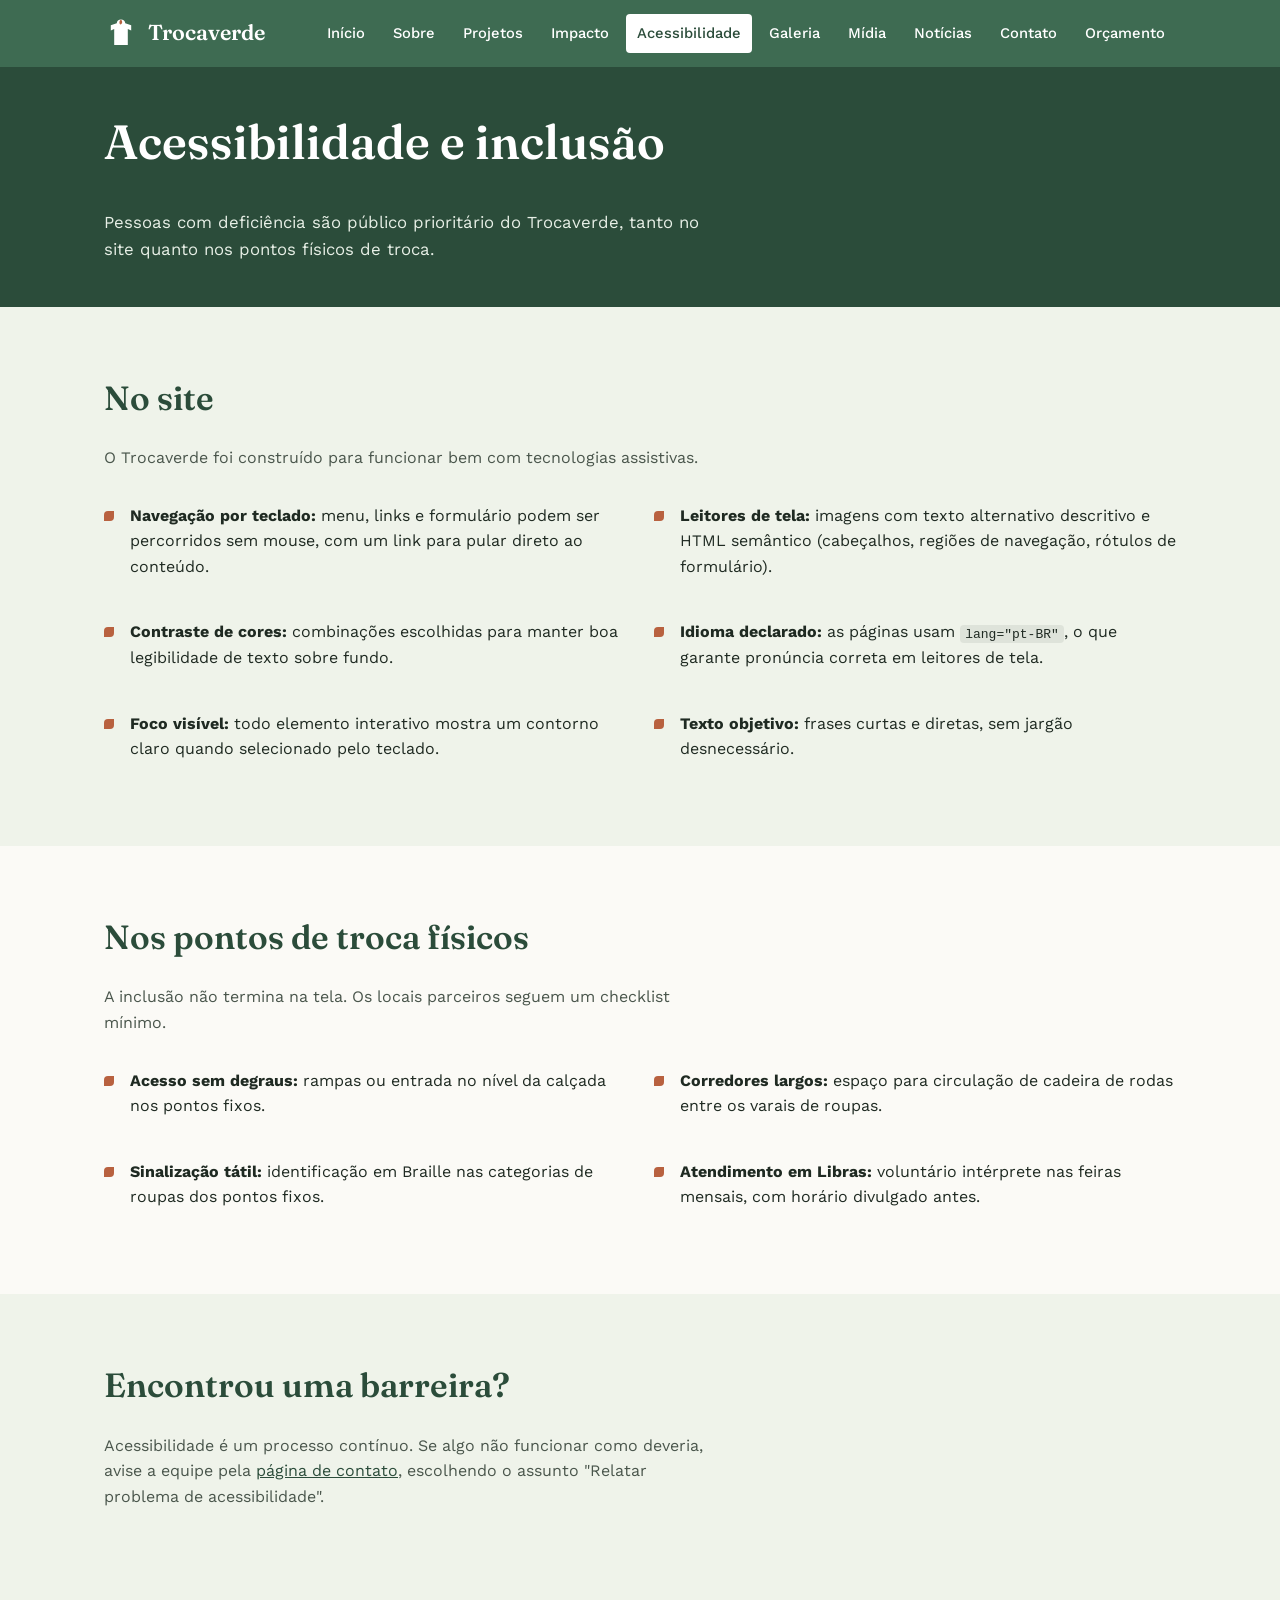
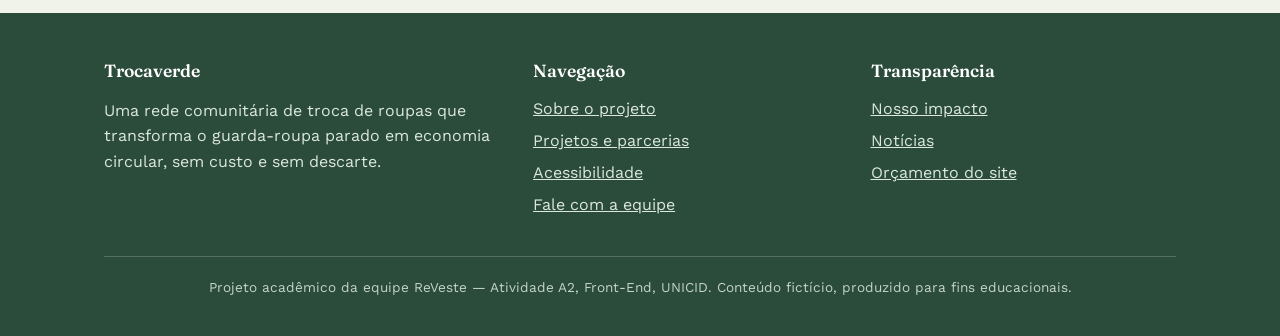
==== acessibilidade.html @ 29ba43a6 "Atualização de arquivos" ====
<!DOCTYPE html>
<html lang="pt-BR">
<head>
  <meta charset="UTF-8">
  <meta name="viewport" content="width=device-width, initial-scale=1.0">
  <title>Acessibilidade | Trocaverde</title>
  <meta name="description" content="Medidas de acessibilidade digital e física adotadas pelo Trocaverde para incluir pessoas com deficiência.">
  <link rel="stylesheet" href="css/style.css">
</head>
<body>
  <a class="skip-link" href="#conteudo-principal">Pular para o conteúdo principal</a>

  <header class="site-header">
    <div class="container">
      <a class="brand" href="index.html">
        <svg viewBox="0 0 40 40" aria-hidden="true" focusable="false">
          <path d="M20 4c-2.8 0-5 2-5 4.4L8 11v6l4-1.6V34h16V15.4L32 17v-6l-7-2.6C25 6 22.8 4 20 4z" fill="#ffffff"/>
          <path d="M20 4c2 2 2 5-1 6-1.6-2-1-4.6 1-6z" fill="#B8613F"/>
        </svg>
        Trocaverde
      </a>
      <input type="checkbox" id="nav-toggle" class="visually-hidden" aria-label="Abrir ou fechar o menu de navegação">
      <label for="nav-toggle" class="nav-toggle-label" aria-hidden="true">
        <svg viewBox="0 0 24 24" focusable="false"><path d="M3 6h18M3 12h18M3 18h18" stroke="currentColor" stroke-width="2" stroke-linecap="round"/></svg>
      </label>
      <nav class="main-nav" aria-label="Navegação principal">
        <ul>
          <li><a href="index.html">Início</a></li>
          <li><a href="sobre.html">Sobre</a></li>
          <li><a href="projetos.html">Projetos</a></li>
          <li><a href="impacto.html">Impacto</a></li>
          <li><a href="acessibilidade.html" aria-current="page">Acessibilidade</a></li>
          <li><a href="galeria.html">Galeria</a></li>
          <li><a href="midia.html">Mídia</a></li>
          <li><a href="noticias.html">Notícias</a></li>
          <li><a href="contato.html">Contato</a></li>
          <li><a href="orcamento_hospedagem.html">Orçamento</a></li>
        </ul>
      </nav>
    </div>
  </header>

  <main id="conteudo-principal">
    <section class="page-hero">
      <div class="container">
        <h1>Acessibilidade e inclusão</h1>
        <p>Pessoas com deficiência são público prioritário do Trocaverde, tanto no site quanto nos pontos físicos de troca.</p>
      </div>
    </section>

    <section class="section">
      <div class="container">
        <div class="section-head">
          <h2>No site</h2>
          <p>O Trocaverde foi construído para funcionar bem com tecnologias assistivas.</p>
        </div>
        <ul class="leaf-list grid grid--2">
          <li><strong>Navegação por teclado:</strong> menu, links e formulário podem ser percorridos sem mouse, com um link para pular direto ao conteúdo.</li>
          <li><strong>Leitores de tela:</strong> imagens com texto alternativo descritivo e HTML semântico (cabeçalhos, regiões de navegação, rótulos de formulário).</li>
          <li><strong>Contraste de cores:</strong> combinações escolhidas para manter boa legibilidade de texto sobre fundo.</li>
          <li><strong>Idioma declarado:</strong> as páginas usam <code>lang="pt-BR"</code>, o que garante pronúncia correta em leitores de tela.</li>
          <li><strong>Foco visível:</strong> todo elemento interativo mostra um contorno claro quando selecionado pelo teclado.</li>
          <li><strong>Texto objetivo:</strong> frases curtas e diretas, sem jargão desnecessário.</li>
        </ul>
      </div>
    </section>

    <section class="section section--alt">
      <div class="container">
        <div class="section-head">
          <h2>Nos pontos de troca físicos</h2>
          <p>A inclusão não termina na tela. Os locais parceiros seguem um checklist mínimo.</p>
        </div>
        <ul class="leaf-list grid grid--2">
          <li><strong>Acesso sem degraus:</strong> rampas ou entrada no nível da calçada nos pontos fixos.</li>
          <li><strong>Corredores largos:</strong> espaço para circulação de cadeira de rodas entre os varais de roupas.</li>
          <li><strong>Sinalização tátil:</strong> identificação em Braille nas categorias de roupas dos pontos fixos.</li>
          <li><strong>Atendimento em Libras:</strong> voluntário intérprete nas feiras mensais, com horário divulgado antes.</li>
        </ul>
      </div>
    </section>

    <section class="section">
      <div class="container">
        <div class="section-head">
          <h2>Encontrou uma barreira?</h2>
          <p>Acessibilidade é um processo contínuo. Se algo não funcionar como deveria, avise a equipe pela <a href="contato.html">página de contato</a>, escolhendo o assunto "Relatar problema de acessibilidade".</p>
        </div>
      </div>
    </section>
  </main>

  <footer class="site-footer">
    <div class="container">
      <div class="footer-grid">
        <div>
          <h2>Trocaverde</h2>
          <p>Uma rede comunitária de troca de roupas que transforma o guarda-roupa parado em economia circular, sem custo e sem descarte.</p>
        </div>
        <div>
          <h2>Navegação</h2>
          <ul>
            <li><a href="sobre.html">Sobre o projeto</a></li>
            <li><a href="projetos.html">Projetos e parcerias</a></li>
            <li><a href="acessibilidade.html">Acessibilidade</a></li>
            <li><a href="contato.html">Fale com a equipe</a></li>
          </ul>
        </div>
        <div>
          <h2>Transparência</h2>
          <ul>
            <li><a href="impacto.html">Nosso impacto</a></li>
            <li><a href="noticias.html">Notícias</a></li>
            <li><a href="orcamento_hospedagem.html">Orçamento do site</a></li>
          </ul>
        </div>
      </div>
      <p class="footer-bottom">Projeto acadêmico da equipe ReVeste — Atividade A2, Front-End, UNICID. Conteúdo fictício, produzido para fins educacionais.</p>
    </div>
  </footer>
</body>
</html>
---- css/style.css ----
/* ==========================================================================
   Trocaverde — folha de estilos (equipe ReVeste)
   ========================================================================== */

@import url('https://fonts.googleapis.com/css2?family=Fraunces:opsz,wght@9..144,500;9..144,600&family=Work+Sans:wght@400;500;600;700&display=swap');

:root {
  --color-bg: #EFF3EA;
  --color-bg-alt: #FBFAF6;
  --color-ink: #1F2A22;
  --color-ink-soft: #4A564C;
  --color-primary: #3E6B52;
  --color-primary-dark: #2B4C3A;
  --color-secondary: #9CC6A0;
  --color-accent: #B8613F;
  --color-accent-dark: #9C5136;
  --color-card: #F3ECDC;
  --color-border: rgba(31, 42, 34, 0.18);
  --color-white: #ffffff;
  --font-display: 'Fraunces', Georgia, serif;
  --font-body: 'Work Sans', Arial, sans-serif;
  --max-width: 1120px;
  --radius-sm: 4px;
  --radius-md: 8px;
}

*, *::before, *::after { box-sizing: border-box; }
html { scroll-behavior: smooth; }
body {
  margin: 0;
  font-family: var(--font-body);
  color: var(--color-ink);
  background: var(--color-bg);
  line-height: 1.6;
}
img, svg { max-width: 100%; }
a { color: var(--color-primary-dark); }
ul { list-style: none; margin: 0; padding: 0; }
h1, h2, h3 {
  font-family: var(--font-display);
  color: var(--color-primary-dark);
  line-height: 1.15;
  margin-top: 0;
}
h1 { font-size: clamp(2rem, 4vw, 3rem); font-weight: 600; }
h2 { font-size: clamp(1.5rem, 3vw, 2.1rem); font-weight: 600; }
h3 { font-size: 1.25rem; font-weight: 600; }
p { max-width: 68ch; }
code { background: rgba(31,42,34,0.08); padding: 0.1rem 0.35rem; border-radius: var(--radius-sm); }

.container {
  width: 100%;
  max-width: var(--max-width);
  margin-inline: auto;
  padding-inline: 1.5rem;
}

/* ---------- Acessibilidade ---------- */
:focus-visible {
  outline: 3px solid var(--color-accent);
  outline-offset: 3px;
}
.skip-link {
  position: absolute;
  left: -999px;
  top: 0;
  background: var(--color-primary-dark);
  color: var(--color-white);
  padding: 0.75rem 1.25rem;
  z-index: 100;
}
.skip-link:focus { left: 0; }
.visually-hidden {
  position: absolute;
  width: 1px;
  height: 1px;
  margin: -1px;
  padding: 0;
  overflow: hidden;
  clip: rect(0, 0, 0, 0);
  white-space: nowrap;
  border: 0;
}
@media (prefers-reduced-motion: reduce) {
  html { scroll-behavior: auto; }
  * { animation-duration: 0.001ms !important; transition-duration: 0.001ms !important; }
}

/* ---------- Cabeçalho e navegação ---------- */
.site-header {
  position: sticky;
  top: 0;
  z-index: 50;
  background: var(--color-primary);
  border-bottom: 3px solid var(--color-primary-dark);
}
.site-header .container {
  display: flex;
  align-items: center;
  justify-content: space-between;
  padding-block: 0.85rem;
  gap: 1rem;
}
.brand {
  display: flex;
  align-items: center;
  gap: 0.6rem;
  color: var(--color-white);
  text-decoration: none;
  font-family: var(--font-display);
  font-size: 1.35rem;
  font-weight: 600;
}
.brand svg { width: 34px; height: 34px; flex-shrink: 0; }

.nav-toggle-label {
  display: none;
  color: var(--color-white);
  cursor: pointer;
  padding: 0.4rem;
}
.nav-toggle-label svg { width: 28px; height: 28px; }
#nav-toggle:focus-visible ~ .nav-toggle-label {
  outline: 3px solid var(--color-white);
  outline-offset: 3px;
}

.main-nav ul {
  display: flex;
  flex-wrap: wrap;
  gap: 0.25rem 0.35rem;
  justify-content: flex-end;
}
.main-nav a {
  display: inline-block;
  color: var(--color-white);
  text-decoration: none;
  font-size: 0.92rem;
  font-weight: 500;
  padding: 0.5rem 0.7rem;
  border-radius: var(--radius-sm);
}
.main-nav a:hover { background: var(--color-primary-dark); }
.main-nav a:focus-visible { outline-color: var(--color-white); }
.main-nav a[aria-current="page"] {
  background: var(--color-white);
  color: var(--color-primary-dark);
}

@media (max-width: 900px) {
  .nav-toggle-label { display: inline-flex; }
  .site-header .container { flex-wrap: wrap; }
  .main-nav { display: none; width: 100%; order: 3; }
  #nav-toggle:checked ~ .main-nav { display: block; }
  .main-nav ul { flex-direction: column; justify-content: flex-start; padding-bottom: 0.75rem; }
  .main-nav a { padding: 0.65rem 0.5rem; }
}

/* ---------- Hero e faixas de topo ---------- */
.hero {
  background: linear-gradient(160deg, var(--color-primary-dark) 0%, var(--color-primary) 65%);
  color: var(--color-white);
  padding-block: clamp(3rem, 8vw, 6rem);
}
.hero h1 { color: var(--color-white); }
.hero .container {
  display: grid;
  grid-template-columns: 1.1fr 0.9fr;
  gap: 3rem;
  align-items: center;
}
.hero p.lede { font-size: 1.15rem; color: #E7EFE6; max-width: 46ch; }
.hero-figure { width: 100%; aspect-ratio: 1 / 1; }
@media (max-width: 780px) {
  .hero .container { grid-template-columns: 1fr; }
  .hero-figure { max-width: 300px; margin-inline: auto; }
}

.page-hero {
  background: var(--color-primary-dark);
  color: var(--color-white);
  padding-block: 2.75rem;
}
.page-hero h1 { color: var(--color-white); }
.page-hero p { color: #E7EFE6; font-size: 1.05rem; max-width: 62ch; margin-bottom: 0; }

/* ---------- Botões ---------- */
.btn {
  display: inline-block;
  font-family: var(--font-body);
  font-weight: 600;
  font-size: 1rem;
  text-decoration: none;
  padding: 0.75rem 1.4rem;
  border-radius: var(--radius-sm);
  border: 2px solid transparent;
  cursor: pointer;
}
.btn-primary { background: var(--color-accent-dark); color: var(--color-white); }
.btn-primary:hover { background: #7f4129; }
.btn-outline { color: var(--color-white); border-color: var(--color-white); }
.btn-outline:hover { background: rgba(255,255,255,0.14); }
.hero .btn:focus-visible { outline-color: var(--color-white); }

/* ---------- Seções e grades ---------- */
.section { padding-block: clamp(2.5rem, 6vw, 4.5rem); }
.section--alt { background: var(--color-bg-alt); }
.section-head { max-width: 62ch; margin-bottom: 2rem; }
.section-head p { color: var(--color-ink-soft); }
.grid { display: grid; gap: 1.75rem; }
.grid--3 { grid-template-columns: repeat(3, 1fr); }
.grid--2 { grid-template-columns: repeat(2, 1fr); }
@media (max-width: 900px) { .grid--3 { grid-template-columns: repeat(2, 1fr); } }
@media (max-width: 620px) { .grid--3, .grid--2 { grid-template-columns: 1fr; } }

.card {
  background: var(--color-card);
  border-left: 4px solid var(--color-accent);
  border-radius: var(--radius-sm);
  padding: 1.5rem;
}
.card h3 { margin-bottom: 0.5rem; }
.card p { color: var(--color-ink-soft); margin-bottom: 0; }

.stat-card {
  background: var(--color-primary-dark);
  color: var(--color-white);
  border-radius: var(--radius-sm);
  padding: 1.75rem;
}
.stat-number {
  font-family: var(--font-display);
  font-size: 2.5rem;
  font-weight: 600;
  display: block;
  line-height: 1.1;
}
.stat-card p { color: #E7EFE6; margin-bottom: 0; }

.leaf-list li { position: relative; padding-left: 1.6rem; margin-bottom: 0.75rem; }
.leaf-list li::before {
  content: "";
  position: absolute;
  left: 0;
  top: 0.5rem;
  width: 10px;
  height: 10px;
  background: var(--color-accent);
  border-radius: 40% 0 40% 0;
}

.hint { font-size: 0.85rem; color: var(--color-ink-soft); font-weight: 400; }

/* ---------- Tabelas ---------- */
.table-wrap { overflow-x: auto; }
table { width: 100%; border-collapse: collapse; min-width: 560px; background: var(--color-bg-alt); }
caption { text-align: left; font-weight: 600; margin-bottom: 0.75rem; color: var(--color-ink-soft); }
th, td { text-align: left; padding: 0.85rem 1rem; border-bottom: 1px solid var(--color-border); }
thead th { background: var(--color-primary); color: var(--color-white); font-weight: 600; }
tbody tr:nth-child(even) { background: rgba(62,107,82,0.07); }
tbody tr.is-highlight { outline: 2px solid var(--color-accent); outline-offset: -2px; }

/* ---------- Galeria ---------- */
.gallery-grid { display: grid; grid-template-columns: repeat(3, 1fr); gap: 1.5rem; }
@media (max-width: 900px) { .gallery-grid { grid-template-columns: repeat(2, 1fr); } }
@media (max-width: 560px) { .gallery-grid { grid-template-columns: 1fr; } }
.gallery-grid figure { margin: 0; }
.swatch {
  aspect-ratio: 4 / 5;
  border-radius: var(--radius-sm);
  display: flex;
  align-items: center;
  justify-content: center;
}
.swatch svg { width: 38%; height: auto; }
figcaption { margin-top: 0.6rem; font-size: 0.95rem; color: var(--color-ink); }
figcaption .fonte { display: block; font-size: 0.82rem; color: var(--color-ink-soft); margin-top: 0.15rem; }

/* ---------- Mídia ---------- */
.media-block { margin-bottom: 2.75rem; }
.media-frame { background: var(--color-ink); border-radius: var(--radius-md); overflow: hidden; }
video, audio, iframe { width: 100%; display: block; border: 0; }
audio { background: var(--color-card); }
iframe.map-embed { height: 360px; border-radius: var(--radius-md); }

/* ---------- Notícias ---------- */
.news-card { padding-bottom: 1.5rem; border-bottom: 1px solid var(--color-border); }
.news-card p { color: var(--color-ink-soft); }
.news-date { color: var(--color-accent-dark) !important; font-weight: 600; font-size: 0.9rem; margin-bottom: 0.25rem; }

/* ---------- Formulário ---------- */
fieldset { border: 1px solid var(--color-border); border-radius: var(--radius-md); padding: 1.25rem; margin: 0 0 1.5rem; }
legend { font-family: var(--font-display); font-weight: 600; padding-inline: 0.5rem; color: var(--color-primary-dark); }
.form-grid { display: grid; grid-template-columns: repeat(2, 1fr); gap: 1.25rem; }
@media (max-width: 700px) { .form-grid { grid-template-columns: 1fr; } }
.field { display: flex; flex-direction: column; gap: 0.4rem; }
.field.full { grid-column: 1 / -1; }
label { font-weight: 600; font-size: 0.95rem; }
.check { display: flex; gap: 0.6rem; align-items: flex-start; font-weight: 500; }
.check input { margin-top: 0.3rem; }
input, select, textarea {
  font-family: var(--font-body);
  font-size: 1rem;
  padding: 0.7rem 0.85rem;
  border: 1.5px solid #6b776d;
  border-radius: var(--radius-sm);
  background: var(--color-white);
  color: var(--color-ink);
}
textarea { resize: vertical; min-height: 130px; }
input:user-invalid, textarea:user-invalid, select:user-invalid { border-color: var(--color-accent-dark); border-width: 2px; }
.team-role { color: var(--color-accent-dark) !important; font-weight: 600; font-size: 0.9rem; margin-bottom: 0.25rem !important; }

/* ---------- Rodapé ---------- */
.site-footer { background: var(--color-primary-dark); color: #DCE7DD; padding-block: 3rem 1.5rem; }
.footer-grid { display: grid; grid-template-columns: 1.3fr 1fr 1fr; gap: 2rem; margin-bottom: 2rem; }
@media (max-width: 700px) { .footer-grid { grid-template-columns: 1fr; } }
.site-footer h2 { color: var(--color-white); font-size: 1.1rem; }
.site-footer a { color: #DCE7DD; }
.site-footer li { margin-bottom: 0.4rem; }
.footer-bottom {
  border-top: 1px solid rgba(255,255,255,0.2);
  padding-top: 1.25rem;
  font-size: 0.85rem;
  text-align: center;
  color: #C5D4C7;
  max-width: none;
}
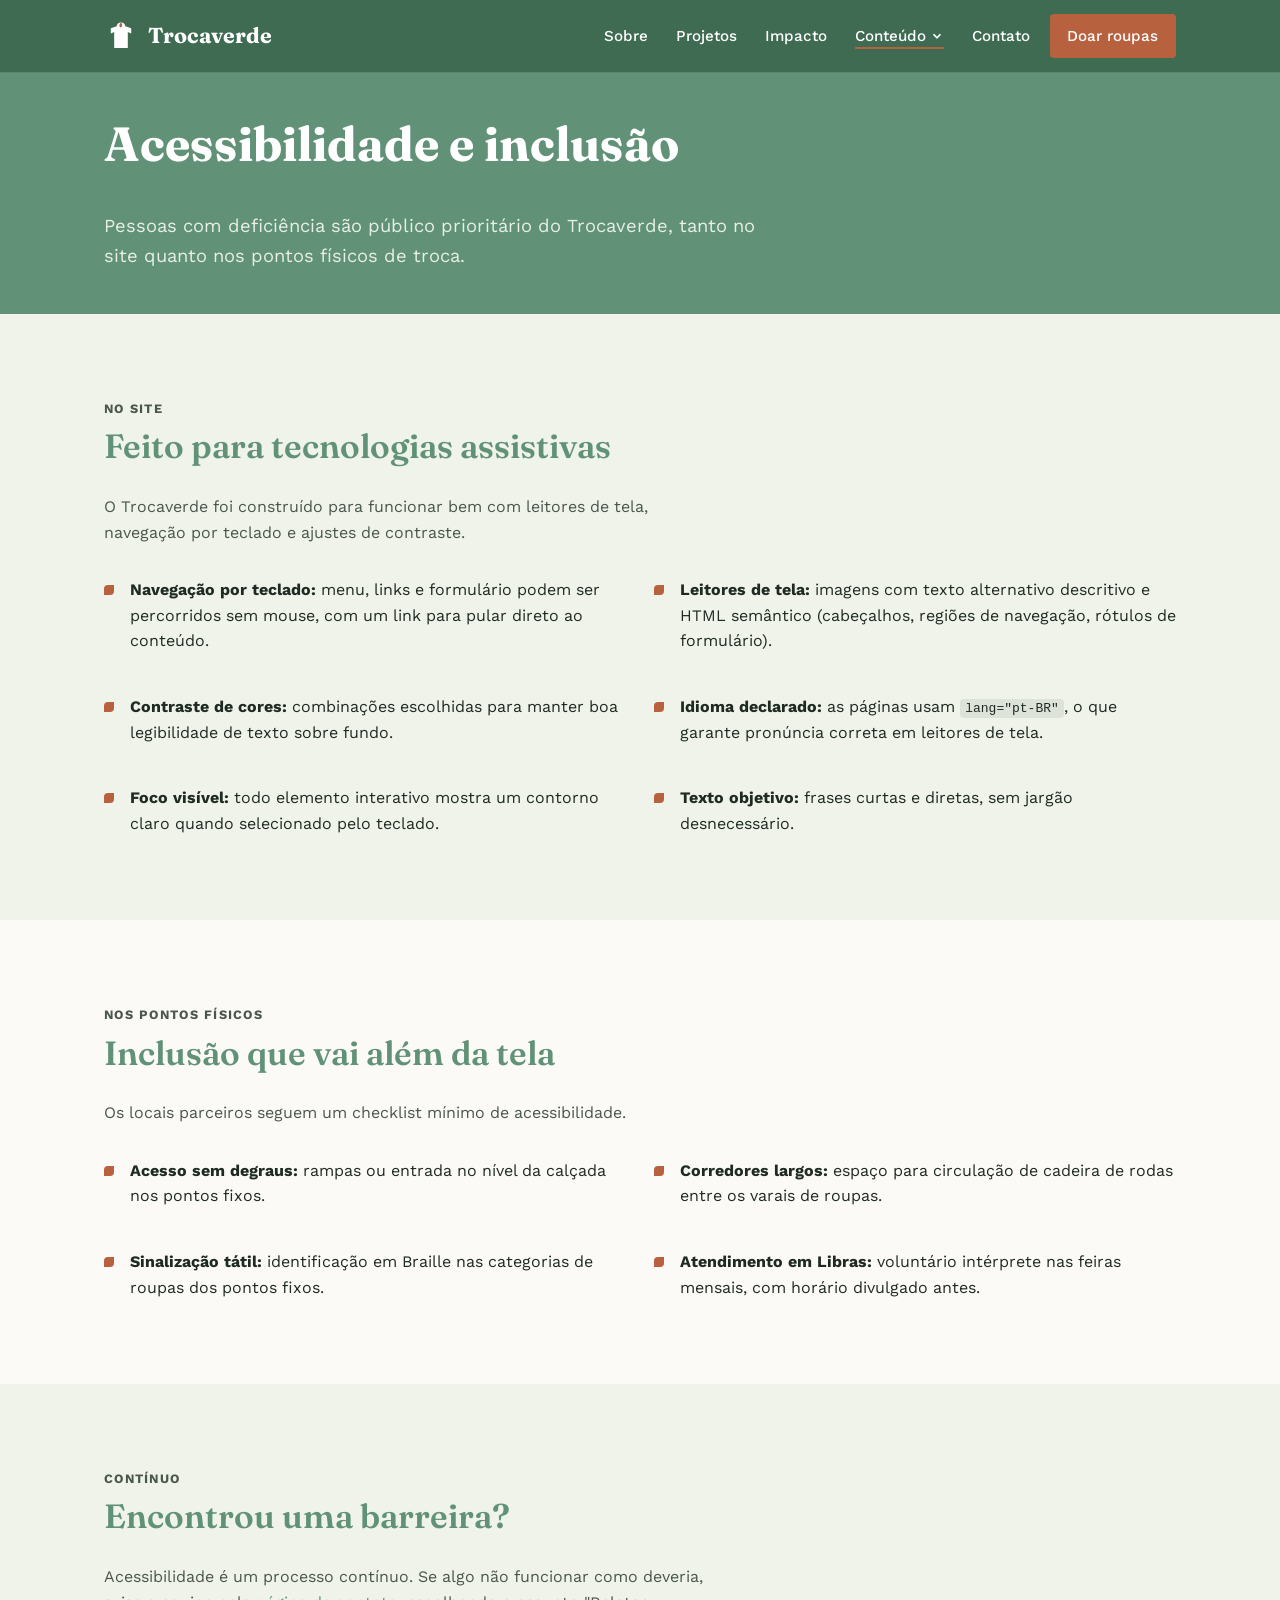
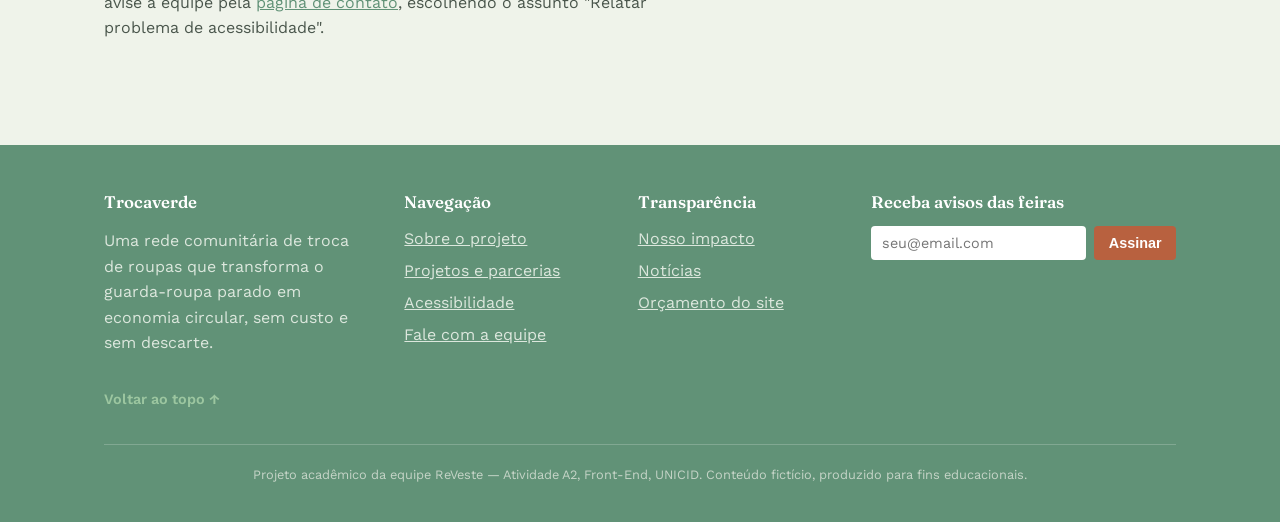
==== commit 1473becb: "Reajuste de Layout das Páginas" ====
--- a/acessibilidade.html
+++ b/acessibilidade.html
@@ -5,6 +5,9 @@
   <meta name="viewport" content="width=device-width, initial-scale=1.0">
   <title>Acessibilidade | Trocaverde</title>
   <meta name="description" content="Medidas de acessibilidade digital e física adotadas pelo Trocaverde para incluir pessoas com deficiência.">
+  <link rel="preconnect" href="https://fonts.googleapis.com">
+  <link rel="preconnect" href="https://fonts.gstatic.com" crossorigin>
+  <link href="https://fonts.googleapis.com/css2?family=Fraunces:opsz,wght@9..144,500;9..144,700&family=Work+Sans:wght@400;500;600;700&display=swap" rel="stylesheet">
   <link rel="stylesheet" href="css/style.css">
 </head>
 <body>
@@ -12,7 +15,7 @@
 
   <header class="site-header">
     <div class="container">
-      <a class="brand" href="index.html">
+      <a class="brand" href="index.html" aria-label="Trocaverde — página inicial">
         <svg viewBox="0 0 40 40" aria-hidden="true" focusable="false">
           <path d="M20 4c-2.8 0-5 2-5 4.4L8 11v6l4-1.6V34h16V15.4L32 17v-6l-7-2.6C25 6 22.8 4 20 4z" fill="#ffffff"/>
           <path d="M20 4c2 2 2 5-1 6-1.6-2-1-4.6 1-6z" fill="#B8613F"/>
@@ -25,17 +28,23 @@
       </label>
       <nav class="main-nav" aria-label="Navegação principal">
         <ul>
-          <li><a href="index.html">Início</a></li>
           <li><a href="sobre.html">Sobre</a></li>
           <li><a href="projetos.html">Projetos</a></li>
           <li><a href="impacto.html">Impacto</a></li>
-          <li><a href="acessibilidade.html" aria-current="page">Acessibilidade</a></li>
-          <li><a href="galeria.html">Galeria</a></li>
-          <li><a href="midia.html">Mídia</a></li>
-          <li><a href="noticias.html">Notícias</a></li>
+          <li class="has-dropdown">
+            <button type="button" class="dropdown-toggle" aria-expanded="false">Conteúdo
+              <svg class="chevron" viewBox="0 0 16 16" aria-hidden="true" focusable="false"><path d="M4 6l4 4 4-4" fill="none" stroke="currentColor" stroke-width="2"/></svg>
+            </button>
+            <ul class="dropdown">
+              <li><a href="galeria.html">Galeria</a></li>
+              <li><a href="midia.html">Mídia</a></li>
+              <li><a href="noticias.html">Notícias</a></li>
+              <li><a href="acessibilidade.html" aria-current="page">Acessibilidade</a></li>
+            </ul>
+          </li>
           <li><a href="contato.html">Contato</a></li>
-          <li><a href="orcamento_hospedagem.html">Orçamento</a></li>
         </ul>
+        <a class="btn btn-cta" href="contato.html#formulario">Doar roupas</a>
       </nav>
     </div>
   </header>
@@ -50,9 +59,10 @@
 
     <section class="section">
       <div class="container">
-        <div class="section-head">
-          <h2>No site</h2>
-          <p>O Trocaverde foi construído para funcionar bem com tecnologias assistivas.</p>
+        <div class="section-head reveal">
+          <p class="eyebrow">No site</p>
+          <h2>Feito para tecnologias assistivas</h2>
+          <p>O Trocaverde foi construído para funcionar bem com leitores de tela, navegação por teclado e ajustes de contraste.</p>
         </div>
         <ul class="leaf-list grid grid--2">
           <li><strong>Navegação por teclado:</strong> menu, links e formulário podem ser percorridos sem mouse, com um link para pular direto ao conteúdo.</li>
@@ -67,9 +77,10 @@
 
     <section class="section section--alt">
       <div class="container">
-        <div class="section-head">
-          <h2>Nos pontos de troca físicos</h2>
-          <p>A inclusão não termina na tela. Os locais parceiros seguem um checklist mínimo.</p>
+        <div class="section-head reveal">
+          <p class="eyebrow">Nos pontos físicos</p>
+          <h2>Inclusão que vai além da tela</h2>
+          <p>Os locais parceiros seguem um checklist mínimo de acessibilidade.</p>
         </div>
         <ul class="leaf-list grid grid--2">
           <li><strong>Acesso sem degraus:</strong> rampas ou entrada no nível da calçada nos pontos fixos.</li>
@@ -82,7 +93,8 @@
 
     <section class="section">
       <div class="container">
-        <div class="section-head">
+        <div class="section-head reveal">
+          <p class="eyebrow">Contínuo</p>
           <h2>Encontrou uma barreira?</h2>
           <p>Acessibilidade é um processo contínuo. Se algo não funcionar como deveria, avise a equipe pela <a href="contato.html">página de contato</a>, escolhendo o assunto "Relatar problema de acessibilidade".</p>
         </div>
@@ -96,6 +108,7 @@
         <div>
           <h2>Trocaverde</h2>
           <p>Uma rede comunitária de troca de roupas que transforma o guarda-roupa parado em economia circular, sem custo e sem descarte.</p>
+          <a class="back-to-top" href="#conteudo-principal">Voltar ao topo ↑</a>
         </div>
         <div>
           <h2>Navegação</h2>
@@ -114,9 +127,19 @@
             <li><a href="orcamento_hospedagem.html">Orçamento do site</a></li>
           </ul>
         </div>
+        <div>
+          <h2>Receba avisos das feiras</h2>
+          <form class="newsletter-form" action="#" method="post">
+            <label for="newsletter-email" class="visually-hidden">Seu e-mail</label>
+            <input type="email" id="newsletter-email" name="newsletter-email" placeholder="seu@email.com" required autocomplete="email">
+            <button type="submit">Assinar</button>
+          </form>
+        </div>
       </div>
       <p class="footer-bottom">Projeto acadêmico da equipe ReVeste — Atividade A2, Front-End, UNICID. Conteúdo fictício, produzido para fins educacionais.</p>
     </div>
   </footer>
+
+  <script src="js/main.js" defer></script>
 </body>
-</html>
+</html>
--- a/css/style.css
+++ b/css/style.css
@@ -1,8 +1,6 @@
 /* ==========================================================================
    Trocaverde — folha de estilos (equipe ReVeste)
    ========================================================================== */
-
-@import url('https://fonts.googleapis.com/css2?family=Fraunces:opsz,wght@9..144,500;9..144,600&family=Work+Sans:wght@400;500;600;700&display=swap');
 
 :root {
   --color-bg: #EFF3EA;
@@ -10,18 +8,38 @@
   --color-ink: #1F2A22;
   --color-ink-soft: #4A564C;
   --color-primary: #3E6B52;
-  --color-primary-dark: #2B4C3A;
+  --color-primary-dark: #619277;
   --color-secondary: #9CC6A0;
   --color-accent: #B8613F;
   --color-accent-dark: #9C5136;
   --color-card: #F3ECDC;
   --color-border: rgba(31, 42, 34, 0.18);
   --color-white: #ffffff;
+
   --font-display: 'Fraunces', Georgia, serif;
   --font-body: 'Work Sans', Arial, sans-serif;
+
+  --text-xs: 0.8rem;
+  --text-sm: 0.9rem;
+  --text-base: 1rem;
+  --text-lg: 1.15rem;
+  --text-xl: 1.35rem;
+  --text-2xl: 1.75rem;
+  --text-3xl: 2.25rem;
+
+  --space-1: 0.25rem;
+  --space-2: 0.5rem;
+  --space-3: 0.75rem;
+  --space-4: 1rem;
+  --space-5: 1.5rem;
+  --space-6: 2rem;
+  --space-7: 3rem;
+  --space-8: 4rem;
+
   --max-width: 1120px;
   --radius-sm: 4px;
   --radius-md: 8px;
+  --radius-lg: 12px;
 }
 
 *, *::before, *::after { box-sizing: border-box; }
@@ -42,9 +60,9 @@
   line-height: 1.15;
   margin-top: 0;
 }
-h1 { font-size: clamp(2rem, 4vw, 3rem); font-weight: 600; }
+h1 { font-size: clamp(2rem, 4vw, 3rem); font-weight: 700; }
 h2 { font-size: clamp(1.5rem, 3vw, 2.1rem); font-weight: 600; }
-h3 { font-size: 1.25rem; font-weight: 600; }
+h3 { font-size: var(--text-xl); font-weight: 600; }
 p { max-width: 68ch; }
 code { background: rgba(31,42,34,0.08); padding: 0.1rem 0.35rem; border-radius: var(--radius-sm); }
 
@@ -83,7 +101,8 @@
 }
 @media (prefers-reduced-motion: reduce) {
   html { scroll-behavior: auto; }
-  * { animation-duration: 0.001ms !important; transition-duration: 0.001ms !important; }
+  *, *::before, *::after { animation-duration: 0.001ms !important; transition-duration: 0.001ms !important; }
+  .reveal { opacity: 1 !important; transform: none !important; }
 }
 
 /* ---------- Cabeçalho e navegação ---------- */
@@ -92,15 +111,22 @@
   top: 0;
   z-index: 50;
   background: var(--color-primary);
-  border-bottom: 3px solid var(--color-primary-dark);
+  box-shadow: 0 1px 0 rgba(0,0,0,0.08);
+  transition: box-shadow 0.25s ease;
+}
+.site-header.is-scrolled {
+  box-shadow: 0 4px 18px rgba(0,0,0,0.18);
 }
 .site-header .container {
   display: flex;
   align-items: center;
   justify-content: space-between;
-  padding-block: 0.85rem;
+  padding-block: 0.9rem;
   gap: 1rem;
-}
+  transition: padding 0.25s ease;
+}
+.site-header.is-scrolled .container { padding-block: 0.55rem; }
+
 .brand {
   display: flex;
   align-items: center;
@@ -109,9 +135,10 @@
   text-decoration: none;
   font-family: var(--font-display);
   font-size: 1.35rem;
-  font-weight: 600;
+  font-weight: 700;
 }
 .brand svg { width: 34px; height: 34px; flex-shrink: 0; }
+.brand:hover { opacity: 0.9; }
 
 .nav-toggle-label {
   display: none;
@@ -125,55 +152,142 @@
   outline-offset: 3px;
 }
 
+.main-nav {
+  display: flex;
+  align-items: center;
+  gap: 0.5rem;
+}
 .main-nav ul {
   display: flex;
   flex-wrap: wrap;
-  gap: 0.25rem 0.35rem;
-  justify-content: flex-end;
-}
-.main-nav a {
-  display: inline-block;
+  gap: 0.25rem;
+  align-items: center;
+}
+.main-nav a,
+.dropdown-toggle {
+  display: inline-flex;
+  align-items: center;
+  gap: 0.25rem;
   color: var(--color-white);
   text-decoration: none;
-  font-size: 0.92rem;
+  font-family: var(--font-body);
+  font-size: 0.95rem;
   font-weight: 500;
-  padding: 0.5rem 0.7rem;
+  padding: 0.5rem 0.75rem;
   border-radius: var(--radius-sm);
-}
-.main-nav a:hover { background: var(--color-primary-dark); }
-.main-nav a:focus-visible { outline-color: var(--color-white); }
-.main-nav a[aria-current="page"] {
-  background: var(--color-white);
-  color: var(--color-primary-dark);
-}
+  background: transparent;
+  border: 0;
+  cursor: pointer;
+  position: relative;
+}
+.main-nav a::after,
+.dropdown-toggle::after {
+  content: "";
+  position: absolute;
+  left: 0.75rem;
+  right: 0.75rem;
+  bottom: 0.25rem;
+  height: 2px;
+  background: var(--color-secondary);
+  transform: scaleX(0);
+  transform-origin: left;
+  transition: transform 0.2s ease;
+}
+.main-nav a:hover::after,
+.dropdown-toggle:hover::after,
+.main-nav a[aria-current="page"]::after,
+.has-current > .dropdown-toggle::after {
+  transform: scaleX(1);
+}
+.main-nav a:hover,
+.dropdown-toggle:hover { background: rgba(0,0,0,0.12); }
+.main-nav a:focus-visible,
+.dropdown-toggle:focus-visible { outline-color: var(--color-white); }
+
+.has-dropdown { position: relative; }
+.chevron { width: 14px; height: 14px; }
+.main-nav .dropdown {
+  display: none;
+  position: absolute;
+  top: 100%;
+  left: 0;
+  min-width: 200px;
+  background: var(--color-primary-dark);
+  border-radius: var(--radius-md);
+  padding: 0.5rem;
+  box-shadow: 0 12px 32px rgba(0,0,0,0.22);
+  z-index: 10;
+}
+.has-dropdown.is-open > .dropdown { display: block; }
+.dropdown li { width: 100%; }
+.dropdown a { display: block; width: 100%; padding: 0.5rem 0.75rem; }
+.dropdown a::after { display: none; }
+.has-dropdown.has-current > .dropdown-toggle::after {
+  background: var(--color-accent);
+  transform: scaleX(1);
+}
+
+.btn-cta {
+  background: var(--color-accent) !important;
+  color: var(--color-white) !important;
+  font-weight: 600;
+  padding: 0.6rem 1.1rem !important;
+  border-radius: var(--radius-sm);
+  white-space: nowrap;
+}
+.btn-cta::after { display: none !important; }
+.btn-cta:hover { background: #a24d2f !important; }
 
 @media (max-width: 900px) {
   .nav-toggle-label { display: inline-flex; }
   .site-header .container { flex-wrap: wrap; }
-  .main-nav { display: none; width: 100%; order: 3; }
-  #nav-toggle:checked ~ .main-nav { display: block; }
-  .main-nav ul { flex-direction: column; justify-content: flex-start; padding-bottom: 0.75rem; }
-  .main-nav a { padding: 0.65rem 0.5rem; }
+  .main-nav { display: none; width: 100%; order: 3; flex-direction: column; align-items: stretch; padding-bottom: 1rem; }
+  #nav-toggle:checked ~ .main-nav { display: flex; }
+  .main-nav ul { flex-direction: column; align-items: stretch; }
+  .main-nav a, .dropdown-toggle { padding: 0.65rem 0.5rem; }
+  .main-nav a::after, .dropdown-toggle::after { display: none; }
+  .has-dropdown { width: 100%; }
+  .dropdown { position: static; box-shadow: none; padding-left: 1rem; background: transparent; }
+  .btn-cta { margin-top: 0.5rem; text-align: center; }
 }
 
 /* ---------- Hero e faixas de topo ---------- */
 .hero {
-  background: linear-gradient(160deg, var(--color-primary-dark) 0%, var(--color-primary) 65%);
+  background: linear-gradient(160deg, var(--color-primary-dark) 0%, var(--color-primary) 70%);
   color: var(--color-white);
   padding-block: clamp(3rem, 8vw, 6rem);
-}
+  position: relative;
+  overflow: hidden;
+}
+.hero-blobs {
+  position: absolute;
+  inset: 0;
+  pointer-events: none;
+  opacity: 0.18;
+}
+.hero-blobs svg { position: absolute; }
+.hero-blobs .blob-1 { width: 380px; top: -80px; right: -60px; }
+.hero-blobs .blob-2 { width: 260px; bottom: -40px; left: -40px; }
 .hero h1 { color: var(--color-white); }
 .hero .container {
   display: grid;
   grid-template-columns: 1.1fr 0.9fr;
   gap: 3rem;
   align-items: center;
-}
-.hero p.lede { font-size: 1.15rem; color: #E7EFE6; max-width: 46ch; }
+  position: relative;
+  z-index: 1;
+}
+.hero p.lede { font-size: var(--text-lg); color: #E7EFE6; max-width: 46ch; }
+.hero-trust {
+  margin-top: 1.25rem;
+  font-size: var(--text-sm);
+  color: #C9DCC9;
+  letter-spacing: 0.02em;
+}
 .hero-figure { width: 100%; aspect-ratio: 1 / 1; }
 @media (max-width: 780px) {
   .hero .container { grid-template-columns: 1fr; }
-  .hero-figure { max-width: 300px; margin-inline: auto; }
+  .hero-figure { max-width: 280px; margin-inline: auto; }
 }
 
 .page-hero {
@@ -182,19 +296,44 @@
   padding-block: 2.75rem;
 }
 .page-hero h1 { color: var(--color-white); }
-.page-hero p { color: #E7EFE6; font-size: 1.05rem; max-width: 62ch; margin-bottom: 0; }
+.page-hero p { color: #E7EFE6; font-size: var(--text-lg); max-width: 62ch; margin-bottom: 0; }
+
+/* ---------- Estatísticas sobrepostas ---------- */
+.stats-strip {
+  margin-top: -3.5rem;
+  position: relative;
+  z-index: 2;
+  padding-bottom: 1.5rem;
+}
+.stat-overlap {
+  background: var(--color-bg-alt);
+  border-radius: var(--radius-lg);
+  padding: 1.75rem;
+  box-shadow: 0 10px 30px rgba(31,42,34,0.15);
+  text-align: center;
+}
+.stat-overlap .stat-number {
+  font-family: var(--font-display);
+  font-size: 2.5rem;
+  font-weight: 700;
+  color: var(--color-primary-dark);
+  display: block;
+  line-height: 1.1;
+}
+.stat-overlap p { color: var(--color-ink-soft); margin: 0.5rem 0 0; font-size: 0.95rem; max-width: none; }
 
 /* ---------- Botões ---------- */
 .btn {
   display: inline-block;
   font-family: var(--font-body);
   font-weight: 600;
-  font-size: 1rem;
+  font-size: var(--text-base);
   text-decoration: none;
   padding: 0.75rem 1.4rem;
   border-radius: var(--radius-sm);
   border: 2px solid transparent;
   cursor: pointer;
+  transition: background 0.2s ease, transform 0.2s ease;
 }
 .btn-primary { background: var(--color-accent-dark); color: var(--color-white); }
 .btn-primary:hover { background: #7f4129; }
@@ -207,31 +346,56 @@
 .section--alt { background: var(--color-bg-alt); }
 .section-head { max-width: 62ch; margin-bottom: 2rem; }
 .section-head p { color: var(--color-ink-soft); }
+
+.eyebrow {
+  display: inline-block;
+  font-size: var(--text-xs);
+  font-weight: 700;
+  letter-spacing: 0.1em;
+  text-transform: uppercase;
+  color: var(--color-accent-dark);
+  margin-bottom: 0.5rem;
+}
+
 .grid { display: grid; gap: 1.75rem; }
 .grid--3 { grid-template-columns: repeat(3, 1fr); }
 .grid--2 { grid-template-columns: repeat(2, 1fr); }
 @media (max-width: 900px) { .grid--3 { grid-template-columns: repeat(2, 1fr); } }
 @media (max-width: 620px) { .grid--3, .grid--2 { grid-template-columns: 1fr; } }
 
+/* ---------- Cards ---------- */
 .card {
   background: var(--color-card);
-  border-left: 4px solid var(--color-accent);
-  border-radius: var(--radius-sm);
-  padding: 1.5rem;
+  border-radius: var(--radius-lg);
+  padding: 1.75rem;
+  box-shadow: 0 2px 8px rgba(31,42,34,0.06);
+  transition: transform 0.22s ease, box-shadow 0.22s ease;
+}
+.card:hover {
+  transform: translateY(-4px);
+  box-shadow: 0 10px 24px rgba(31,42,34,0.12);
 }
 .card h3 { margin-bottom: 0.5rem; }
 .card p { color: var(--color-ink-soft); margin-bottom: 0; }
 
+.card-icon {
+  width: 40px;
+  height: 40px;
+  color: var(--color-primary-dark);
+  margin-bottom: 1rem;
+}
+
 .stat-card {
   background: var(--color-primary-dark);
   color: var(--color-white);
-  border-radius: var(--radius-sm);
+  border-radius: var(--radius-lg);
   padding: 1.75rem;
-}
-.stat-number {
+  box-shadow: 0 2px 8px rgba(31,42,34,0.08);
+}
+.stat-card .stat-number {
   font-family: var(--font-display);
   font-size: 2.5rem;
-  font-weight: 600;
+  font-weight: 700;
   display: block;
   line-height: 1.1;
 }
@@ -249,7 +413,71 @@
   border-radius: 40% 0 40% 0;
 }
 
-.hint { font-size: 0.85rem; color: var(--color-ink-soft); font-weight: 400; }
+.hint { font-size: var(--text-sm); color: var(--color-ink-soft); font-weight: 400; }
+
+/* ---------- Passos numerados ---------- */
+.steps {
+  counter-reset: step;
+  display: grid;
+  gap: 2rem;
+  grid-template-columns: repeat(3, 1fr);
+  position: relative;
+  padding-top: 1rem;
+}
+.steps::before {
+  content: "";
+  position: absolute;
+  top: 3.25rem;
+  left: 16.66%;
+  right: 16.66%;
+  height: 2px;
+  background: var(--color-secondary);
+  z-index: 0;
+}
+.step { text-align: center; position: relative; z-index: 1; }
+.step::before {
+  counter-increment: step;
+  content: counter(step);
+  display: inline-flex;
+  align-items: center;
+  justify-content: center;
+  width: 3.5rem;
+  height: 3.5rem;
+  border-radius: 50%;
+  background: var(--color-primary);
+  color: var(--color-white);
+  font-family: var(--font-display);
+  font-size: 1.5rem;
+  font-weight: 700;
+  margin-bottom: 1rem;
+  box-shadow: 0 4px 12px rgba(31,42,34,0.15);
+}
+.step h3 { margin-bottom: 0.35rem; }
+.step p { color: var(--color-ink-soft); max-width: 32ch; margin-inline: auto; }
+@media (max-width: 720px) {
+  .steps { grid-template-columns: 1fr; }
+  .steps::before { display: none; }
+}
+
+/* ---------- Citação em destaque ---------- */
+.pull-quote {
+  border-left: 4px solid var(--color-accent);
+  background: var(--color-bg-alt);
+  padding: 1.5rem 1.75rem;
+  border-radius: var(--radius-md);
+  font-family: var(--font-display);
+  font-size: var(--text-lg);
+  color: var(--color-primary-dark);
+  max-width: 62ch;
+}
+.pull-quote cite {
+  display: block;
+  margin-top: 0.75rem;
+  font-family: var(--font-body);
+  font-size: var(--text-sm);
+  font-style: normal;
+  color: var(--color-ink-soft);
+}
 
 /* ---------- Tabelas ---------- */
 .table-wrap { overflow-x: auto; }
@@ -260,47 +488,277 @@
 tbody tr:nth-child(even) { background: rgba(62,107,82,0.07); }
 tbody tr.is-highlight { outline: 2px solid var(--color-accent); outline-offset: -2px; }
 
+/* ---------- Gráfico de barras ---------- */
+.bar-chart {
+  display: flex;
+  align-items: flex-end;
+  gap: 0.85rem;
+  height: 320px;
+  padding: 2.5rem 0 2.75rem;
+  margin-top: 1rem;
+}
+.bar {
+  flex: 1;
+  height: calc(var(--value) / 280 * 100%);
+  background: var(--color-secondary);
+  border-radius: 6px 6px 0 0;
+  position: relative;
+  min-height: 1rem;
+  transition: background 0.2s ease;
+}
+.bar--highlight { background: var(--color-accent); }
+.bar span {
+  position: absolute;
+  top: -1.6rem;
+  left: 50%;
+  transform: translateX(-50%);
+  font-size: var(--text-sm);
+  font-weight: 600;
+  color: var(--color-ink);
+}
+.bar b {
+  position: absolute;
+  bottom: -1.9rem;
+  left: 50%;
+  transform: translateX(-50%);
+  font-size: var(--text-sm);
+  font-weight: 500;
+  color: var(--color-ink-soft);
+}
+@media (max-width: 560px) {
+  .bar-chart { gap: 0.4rem; height: 260px; }
+  .bar span { font-size: 0.7rem; }
+  .bar b { font-size: 0.7rem; }
+}
+
+/* ---------- Barras de progresso ---------- */
+.progress-list { display: grid; gap: 1rem; margin-bottom: 2rem; max-width: 640px; }
+.progress-head {
+  display: flex;
+  justify-content: space-between;
+  font-size: var(--text-sm);
+  font-weight: 600;
+  margin-bottom: 0.35rem;
+}
+.progress-track {
+  background: rgba(62,107,82,0.15);
+  border-radius: 999px;
+  height: 10px;
+  overflow: hidden;
+}
+.progress-fill {
+  height: 100%;
+  background: var(--color-primary);
+  border-radius: 999px;
+}
+.progress-fill--accent { background: var(--color-accent); }
+
 /* ---------- Galeria ---------- */
+.gallery-filters {
+  display: flex;
+  flex-wrap: wrap;
+  gap: 0.5rem;
+  margin-bottom: 2rem;
+}
+.gallery-filters button {
+  font-family: var(--font-body);
+  font-size: var(--text-sm);
+  font-weight: 600;
+  padding: 0.5rem 1rem;
+  border-radius: 999px;
+  border: 1.5px solid var(--color-border);
+  background: var(--color-bg-alt);
+  color: var(--color-ink);
+  cursor: pointer;
+  transition: background 0.2s, color 0.2s, border-color 0.2s;
+}
+.gallery-filters button[aria-pressed="true"] {
+  background: var(--color-primary);
+  color: var(--color-white);
+  border-color: var(--color-primary);
+}
+
 .gallery-grid { display: grid; grid-template-columns: repeat(3, 1fr); gap: 1.5rem; }
 @media (max-width: 900px) { .gallery-grid { grid-template-columns: repeat(2, 1fr); } }
 @media (max-width: 560px) { .gallery-grid { grid-template-columns: 1fr; } }
-.gallery-grid figure { margin: 0; }
+.gallery-grid figure {
+  margin: 0;
+  cursor: pointer;
+  border-radius: var(--radius-md);
+  overflow: hidden;
+  transition: transform 0.2s ease;
+}
+.gallery-grid figure:hover { transform: translateY(-4px); }
+.gallery-grid figure[hidden] { display: none; }
+
 .swatch {
   aspect-ratio: 4 / 5;
+  display: flex;
+  align-items: center;
+  justify-content: center;
+  position: relative;
+}
+.swatch svg { width: 38%; height: auto; }
+.swatch--verde { background: #9CC6A0; color: #2B4C3A; }
+.swatch--bege { background: #F3ECDC; color: #B8613F; }
+.swatch--verde-claro { background: #CFE0D2; color: #2B4C3A; }
+.swatch--creme { background: #E8D9C3; color: #3E6B52; }
+.swatch--verde-medio { background: #B8DBC0; color: #2B4C3A; }
+
+figcaption { margin-top: 0.6rem; font-size: var(--text-sm); color: var(--color-ink); }
+figcaption .fonte { display: block; font-size: var(--text-xs); color: var(--color-ink-soft); margin-top: 0.15rem; }
+
+/* Lightbox */
+dialog {
+  border: 0;
+  border-radius: var(--radius-lg);
+  padding: 1.5rem;
+  max-width: 520px;
+  width: 92vw;
+  background: var(--color-bg-alt);
+  color: var(--color-ink);
+}
+dialog::backdrop { background: rgba(15, 22, 18, 0.65); }
+dialog .close {
+  position: absolute;
+  top: 0.5rem;
+  right: 0.5rem;
+  background: transparent;
+  border: 0;
+  font-size: 1.5rem;
+  line-height: 1;
+  cursor: pointer;
+  color: var(--color-ink);
+  padding: 0.35rem 0.6rem;
   border-radius: var(--radius-sm);
-  display: flex;
-  align-items: center;
-  justify-content: center;
-}
-.swatch svg { width: 38%; height: auto; }
-figcaption { margin-top: 0.6rem; font-size: 0.95rem; color: var(--color-ink); }
-figcaption .fonte { display: block; font-size: 0.82rem; color: var(--color-ink-soft); margin-top: 0.15rem; }
+}
+dialog .close:hover { background: rgba(0,0,0,0.08); }
+dialog .lightbox-content .swatch { width: 100%; border-radius: var(--radius-md); }
+dialog .lightbox-caption { margin-top: 1rem; font-size: var(--text-sm); }
 
 /* ---------- Mídia ---------- */
+.media-grid {
+  display: grid;
+  grid-template-columns: 1.4fr 1fr;
+  gap: 1.75rem;
+  margin-bottom: 2.75rem;
+  align-items: start;
+}
+@media (max-width: 820px) { .media-grid { grid-template-columns: 1fr; } }
 .media-block { margin-bottom: 2.75rem; }
-.media-frame { background: var(--color-ink); border-radius: var(--radius-md); overflow: hidden; }
+.media-block h2 { font-size: var(--text-2xl); }
+.media-frame { background: var(--color-ink); border-radius: var(--radius-lg); overflow: hidden; }
 video, audio, iframe { width: 100%; display: block; border: 0; }
 audio { background: var(--color-card); }
-iframe.map-embed { height: 360px; border-radius: var(--radius-md); }
+iframe.map-embed { height: 360px; border-radius: var(--radius-lg); }
+.transcript {
+  margin-top: 0.75rem;
+  font-size: var(--text-sm);
+  color: var(--color-ink-soft);
+}
+.transcript summary { cursor: pointer; font-weight: 600; color: var(--color-primary-dark); }
+.transcript p { margin-top: 0.5rem; }
+
+.map-layout { display: grid; grid-template-columns: 1.4fr 1fr; gap: 1.75rem; align-items: start; }
+@media (max-width: 820px) { .map-layout { grid-template-columns: 1fr; } }
 
 /* ---------- Notícias ---------- */
-.news-card { padding-bottom: 1.5rem; border-bottom: 1px solid var(--color-border); }
+.news-featured {
+  display: grid;
+  grid-template-columns: 1.2fr 1fr;
+  gap: 1.75rem;
+  background: var(--color-card);
+  border-radius: var(--radius-lg);
+  padding: 1.75rem;
+  margin-bottom: 2.5rem;
+  align-items: center;
+}
+.news-featured .news-cover { aspect-ratio: 4 / 3; border-radius: var(--radius-md); }
+@media (max-width: 720px) { .news-featured { grid-template-columns: 1fr; } }
+
+.news-cover {
+  background: linear-gradient(135deg, var(--color-secondary), var(--color-primary));
+  border-radius: var(--radius-md);
+  display: flex;
+  align-items: center;
+  justify-content: center;
+  color: var(--color-white);
+  font-family: var(--font-display);
+  font-size: var(--text-2xl);
+  aspect-ratio: 16 / 9;
+  margin-bottom: 0.75rem;
+}
+.news-cover svg { width: 48px; height: 48px; }
+
+.news-card {
+  padding-bottom: 1.5rem;
+  border-bottom: 1px solid var(--color-border);
+}
 .news-card p { color: var(--color-ink-soft); }
-.news-date { color: var(--color-accent-dark) !important; font-weight: 600; font-size: 0.9rem; margin-bottom: 0.25rem; }
+.news-meta {
+  display: flex;
+  flex-wrap: wrap;
+  gap: 0.5rem 0.9rem;
+  align-items: center;
+  font-size: var(--text-xs);
+  color: var(--color-ink-soft);
+  margin-bottom: 0.35rem;
+}
+.news-tag {
+  background: var(--color-accent);
+  color: var(--color-white);
+  padding: 0.15rem 0.55rem;
+  border-radius: 999px;
+  font-weight: 600;
+  font-size: 0.72rem;
+  text-transform: uppercase;
+  letter-spacing: 0.04em;
+}
+.news-date { color: var(--color-accent-dark) !important; font-weight: 600; font-size: var(--text-sm); margin-bottom: 0.25rem; }
+
+/* ---------- Equipe ---------- */
+.team-card { text-align: center; }
+.avatar {
+  width: 64px;
+  height: 64px;
+  border-radius: 50%;
+  background: var(--color-primary);
+  color: var(--color-white);
+  display: inline-flex;
+  align-items: center;
+  justify-content: center;
+  font-family: var(--font-display);
+  font-size: 1.5rem;
+  font-weight: 700;
+  margin-bottom: 0.75rem;
+}
+.team-role { color: var(--color-accent-dark) !important; font-weight: 600; font-size: var(--text-sm); margin-bottom: 0.25rem !important; }
 
 /* ---------- Formulário ---------- */
+.contact-layout {
+  display: grid;
+  grid-template-columns: 1.6fr 1fr;
+  gap: 2rem;
+  align-items: start;
+}
+@media (max-width: 820px) { .contact-layout { grid-template-columns: 1fr; } }
+
+.contact-aside { display: grid; gap: 1.25rem; }
+.contact-aside .card { padding: 1.25rem 1.5rem; }
+.contact-aside h3 { margin-bottom: 0.75rem; }
+
 fieldset { border: 1px solid var(--color-border); border-radius: var(--radius-md); padding: 1.25rem; margin: 0 0 1.5rem; }
 legend { font-family: var(--font-display); font-weight: 600; padding-inline: 0.5rem; color: var(--color-primary-dark); }
 .form-grid { display: grid; grid-template-columns: repeat(2, 1fr); gap: 1.25rem; }
 @media (max-width: 700px) { .form-grid { grid-template-columns: 1fr; } }
-.field { display: flex; flex-direction: column; gap: 0.4rem; }
+.field { display: flex; flex-direction: column; gap: 0.35rem; }
 .field.full { grid-column: 1 / -1; }
 label { font-weight: 600; font-size: 0.95rem; }
 .check { display: flex; gap: 0.6rem; align-items: flex-start; font-weight: 500; }
 .check input { margin-top: 0.3rem; }
 input, select, textarea {
   font-family: var(--font-body);
-  font-size: 1rem;
+  font-size: var(--text-base);
   padding: 0.7rem 0.85rem;
   border: 1.5px solid #6b776d;
   border-radius: var(--radius-sm);
@@ -308,21 +766,113 @@
   color: var(--color-ink);
 }
 textarea { resize: vertical; min-height: 130px; }
-input:user-invalid, textarea:user-invalid, select:user-invalid { border-color: var(--color-accent-dark); border-width: 2px; }
-.team-role { color: var(--color-accent-dark) !important; font-weight: 600; font-size: 0.9rem; margin-bottom: 0.25rem !important; }
+input:user-invalid,
+textarea:user-invalid,
+select:user-invalid,
+input[aria-invalid="true"],
+textarea[aria-invalid="true"],
+select[aria-invalid="true"] {
+  border-color: var(--color-accent-dark);
+  border-width: 2px;
+}
+input:focus-visible,
+select:focus-visible,
+textarea:focus-visible { outline-color: var(--color-accent); }
+
+.field-error {
+  color: var(--color-accent-dark);
+  font-size: var(--text-sm);
+  font-weight: 600;
+  margin: 0;
+}
+.char-counter {
+  font-size: var(--text-xs);
+  color: var(--color-ink-soft);
+  text-align: right;
+  margin: 0;
+}
+.form-success {
+  background: #d9ecdc;
+  color: #1c4a2c;
+  border-left: 4px solid var(--color-primary);
+  padding: 0.9rem 1rem;
+  border-radius: var(--radius-sm);
+  font-weight: 600;
+  margin-top: 1rem;
+}
 
 /* ---------- Rodapé ---------- */
 .site-footer { background: var(--color-primary-dark); color: #DCE7DD; padding-block: 3rem 1.5rem; }
-.footer-grid { display: grid; grid-template-columns: 1.3fr 1fr 1fr; gap: 2rem; margin-bottom: 2rem; }
-@media (max-width: 700px) { .footer-grid { grid-template-columns: 1fr; } }
-.site-footer h2 { color: var(--color-white); font-size: 1.1rem; }
+.footer-grid {
+  display: grid;
+  grid-template-columns: 1.2fr 0.9fr 0.9fr 1.2fr;
+  gap: 2rem;
+  margin-bottom: 2rem;
+}
+@media (max-width: 900px) { .footer-grid { grid-template-columns: 1fr 1fr; } }
+@media (max-width: 560px) { .footer-grid { grid-template-columns: 1fr; } }
+.site-footer h2 { color: var(--color-white); font-size: 1.05rem; }
 .site-footer a { color: #DCE7DD; }
 .site-footer li { margin-bottom: 0.4rem; }
+.back-to-top {
+  display: inline-block;
+  margin-top: 1rem;
+  font-size: var(--text-sm);
+  color: var(--color-secondary) !important;
+  text-decoration: none;
+  font-weight: 600;
+}
+.back-to-top:hover { text-decoration: underline; }
+
+.newsletter-form { display: flex; gap: 0.5rem; margin-top: 0.5rem; }
+.newsletter-form input {
+  flex: 1;
+  min-width: 0;
+  padding: 0.55rem 0.7rem;
+  border: 0;
+  border-radius: var(--radius-sm);
+  font-size: var(--text-sm);
+}
+.newsletter-form button {
+  padding: 0.55rem 0.9rem;
+  background: var(--color-accent);
+  color: var(--color-white);
+  border: 0;
+  border-radius: var(--radius-sm);
+  font-weight: 600;
+  cursor: pointer;
+  font-size: var(--text-sm);
+}
+.newsletter-form button:hover { background: #a24d2f; }
+.social-note { font-size: var(--text-xs); color: #B9CCBB; margin-top: 0.75rem; }
+
 .footer-bottom {
   border-top: 1px solid rgba(255,255,255,0.2);
   padding-top: 1.25rem;
-  font-size: 0.85rem;
+  font-size: var(--text-xs);
   text-align: center;
   color: #C5D4C7;
   max-width: none;
 }
+
+/* ---------- Animações ---------- */
+.reveal { opacity: 0; transform: translateY(12px); transition: opacity 0.55s ease, transform 0.55s ease; }
+.reveal.is-visible { opacity: 1; transform: none; }
+
+/* ---------- Modo escuro (básico) ---------- */
+@media (prefers-color-scheme: dark) {
+  :root {
+    --color-bg: #161d18;
+    --color-bg-alt: #1f2822;
+    --color-ink: #E8EFE6;
+    --color-ink-soft: #B8C4B9;
+    --color-card: #27322b;
+    --color-border: rgba(232, 239, 230, 0.16);
+  }
+  input, select, textarea { background: #1f2822; color: var(--color-ink); border-color: #4d5a4f; }
+  table { background: var(--color-bg-alt); }
+  thead th { background: #2f4034; }
+  .stat-overlap { background: #1f2822; }
+  .stat-overlap .stat-number { color: var(--color-secondary); }
+  .form-success { background: #1e3a28; color: #c9e8d2; }
+}
